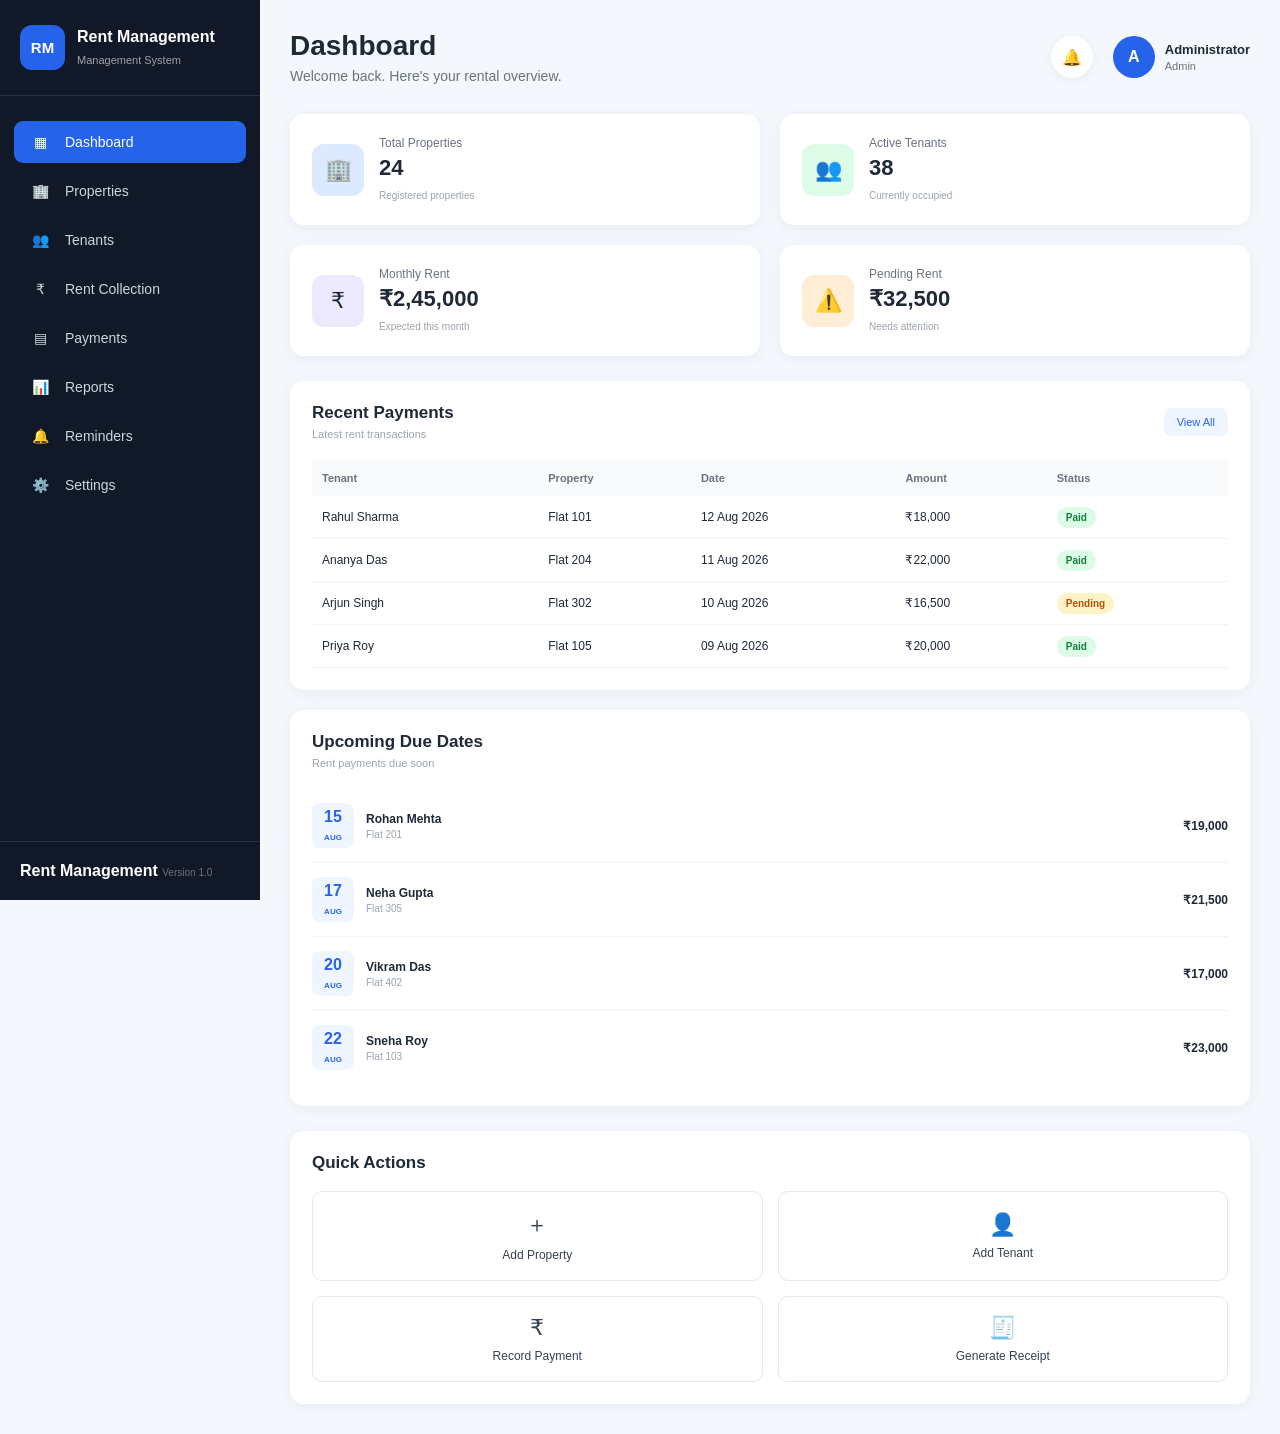
==== index.html @ fb3ee0ee "added sidebar navigation to mobile view and fixed the sidebar navigation for shared pages" ====
<!DOCTYPE html>
<html lang="en">
<head>
    <meta charset="UTF-8">
    <meta name="viewport" content="width=device-width, initial-scale=1.0">

    <title>Rent Management Dashboard</title>

    <!-- FAVICON -->
    <link rel="icon" href="favicon.png" type="image/png">
    <link rel="shortcut icon" href="favicon.png" type="image/png">

    <!-- MAIN CSS -->
    <link rel="stylesheet" href="css/style.css">

    <!-- RESPONSIVE CSS -->
    <link rel="stylesheet" href="css/responsive.css">

    <script src="js/sidebar.js" defer></script>
    <script src="js/mobile-menu.js" defer></script>

</head>

<body>

    <div class="app">

        <div id="sidebar-container"></div>


        <!-- Main Content -->
        <main class="main-content">

            <!-- Top Bar -->
            <header class="topbar">

                <div>
                    <h1>Dashboard</h1>
                    <p>Welcome back. Here's your rental overview.</p>
                </div>

                <div class="admin-area">
                    <div class="notification">🔔</div>

                    <div class="admin-profile">
                        <div class="avatar">A</div>
                        <div>
                            <strong>Administrator</strong>
                            <span>Admin</span>
                        </div>
                    </div>
                </div>

            </header>


            <!-- Summary Cards -->
            <section class="summary-grid">

                <div class="summary-card">
                    <div class="card-icon blue">🏢</div>
                    <div>
                        <span>Total Properties</span>
                        <strong>24</strong>
                        <small>Registered properties</small>
                    </div>
                </div>

                <div class="summary-card">
                    <div class="card-icon green">👥</div>
                    <div>
                        <span>Active Tenants</span>
                        <strong>38</strong>
                        <small>Currently occupied</small>
                    </div>
                </div>

                <div class="summary-card">
                    <div class="card-icon purple">₹</div>
                    <div>
                        <span>Monthly Rent</span>
                        <strong>₹2,45,000</strong>
                        <small>Expected this month</small>
                    </div>
                </div>

                <div class="summary-card">
                    <div class="card-icon orange">⚠️</div>
                    <div>
                        <span>Pending Rent</span>
                        <strong>₹32,500</strong>
                        <small>Needs attention</small>
                    </div>
                </div>

            </section>


            <!-- Dashboard Content -->
            <section class="dashboard-grid">

                <!-- Recent Payments -->
                <div class="panel">

                    <div class="panel-header">
                        <div>
                            <h2>Recent Payments</h2>
                            <p>Latest rent transactions</p>
                        </div>

                        <button class="view-button">View All</button>
                    </div>

                    <div class="table-container">

                        <table>

                            <thead>
                                <tr>
                                    <th>Tenant</th>
                                    <th>Property</th>
                                    <th>Date</th>
                                    <th>Amount</th>
                                    <th>Status</th>
                                </tr>
                            </thead>

                            <tbody>

                                <tr>
                                    <td>Rahul Sharma</td>
                                    <td>Flat 101</td>
                                    <td>12 Aug 2026</td>
                                    <td>₹18,000</td>
                                    <td><span class="status paid">Paid</span></td>
                                </tr>

                                <tr>
                                    <td>Ananya Das</td>
                                    <td>Flat 204</td>
                                    <td>11 Aug 2026</td>
                                    <td>₹22,000</td>
                                    <td><span class="status paid">Paid</span></td>
                                </tr>

                                <tr>
                                    <td>Arjun Singh</td>
                                    <td>Flat 302</td>
                                    <td>10 Aug 2026</td>
                                    <td>₹16,500</td>
                                    <td><span class="status pending">Pending</span></td>
                                </tr>

                                <tr>
                                    <td>Priya Roy</td>
                                    <td>Flat 105</td>
                                    <td>09 Aug 2026</td>
                                    <td>₹20,000</td>
                                    <td><span class="status paid">Paid</span></td>
                                </tr>

                            </tbody>

                        </table>

                    </div>

                </div>


                <!-- Upcoming Due Dates -->
                <div class="panel">

                    <div class="panel-header">
                        <div>
                            <h2>Upcoming Due Dates</h2>
                            <p>Rent payments due soon</p>
                        </div>
                    </div>

                    <div class="due-list">

                        <div class="due-item">
                            <div class="date-box">
                                <strong>15</strong>
                                <span>AUG</span>
                            </div>

                            <div class="due-info">
                                <strong>Rohan Mehta</strong>
                                <span>Flat 201</span>
                            </div>

                            <strong>₹19,000</strong>
                        </div>


                        <div class="due-item">
                            <div class="date-box">
                                <strong>17</strong>
                                <span>AUG</span>
                            </div>

                            <div class="due-info">
                                <strong>Neha Gupta</strong>
                                <span>Flat 305</span>
                            </div>

                            <strong>₹21,500</strong>
                        </div>


                        <div class="due-item">
                            <div class="date-box">
                                <strong>20</strong>
                                <span>AUG</span>
                            </div>

                            <div class="due-info">
                                <strong>Vikram Das</strong>
                                <span>Flat 402</span>
                            </div>

                            <strong>₹17,000</strong>
                        </div>


                        <div class="due-item">
                            <div class="date-box">
                                <strong>22</strong>
                                <span>AUG</span>
                            </div>

                            <div class="due-info">
                                <strong>Sneha Roy</strong>
                                <span>Flat 103</span>
                            </div>

                            <strong>₹23,000</strong>
                        </div>

                    </div>

                </div>

            </section>


            <!-- Quick Actions -->
            <section class="quick-actions">

                <h2>Quick Actions</h2>

                <div class="action-grid">

                    <button>
                        <span>＋</span>
                        Add Property
                    </button>

                    <button>
                        <span>👤</span>
                        Add Tenant
                    </button>

                    <button>
                        <span>₹</span>
                        Record Payment
                    </button>

                    <button>
                        <span>🧾</span>
                        Generate Receipt
                    </button>

                </div>

            </section>

        </main>

    </div>

</body>
</html>
---- css/style.css ----
/* ================================
   ADD PROPERTY MODAL - FIX
================================ */

.property-form-overlay {
    display: none;
    position: fixed !important;
    inset: 0 !important;
    width: 100vw !important;
    height: 100vh !important;
    background: rgba(15, 23, 42, 0.65) !important;
    z-index: 99999 !important;

    align-items: center !important;
    justify-content: center !important;

    padding: 20px !important;
    box-sizing: border-box !important;
}

.property-form {
    width: 100% !important;
    max-width: 520px !important;

    background: #ffffff !important;
    border-radius: 16px !important;
    padding: 28px !important;

    box-sizing: border-box !important;

    box-shadow: 0 25px 60px rgba(0, 0, 0, 0.25) !important;

    position: relative !important;
    z-index: 100000 !important;
}

.property-form .form-header {
    display: flex !important;
    align-items: center !important;
    justify-content: space-between !important;

    margin-bottom: 24px !important;
}

.property-form .form-header h2 {
    margin: 0 !important;
    font-size: 22px !important;
    color: #172033 !important;
}

.property-form .form-header button {
    width: 34px !important;
    height: 34px !important;

    border: none !important;
    border-radius: 50% !important;

    background: #f1f5f9 !important;
    color: #475569 !important;

    font-size: 22px !important;
    cursor: pointer !important;
}

.property-form label {
    display: block !important;
    margin: 14px 0 6px !important;

    font-size: 14px !important;
    font-weight: 600 !important;
    color: #334155 !important;
}

.property-form input {
    width: 100% !important;
    height: 44px !important;

    padding: 0 12px !important;

    box-sizing: border-box !important;

    border: 1px solid #cbd5e1 !important;
    border-radius: 8px !important;

    background: #ffffff !important;
    color: #1e293b !important;

    font-size: 14px !important;
    outline: none !important;
}

.property-form input:focus {
    border-color: #2563eb !important;
    box-shadow: 0 0 0 3px rgba(37, 99, 235, 0.12) !important;
}

.property-form .form-buttons {
    display: flex !important;
    justify-content: flex-end !important;
    gap: 10px !important;

    margin-top: 24px !important;
}

.property-form .form-buttons button {
    min-width: 110px !important;
    height: 42px !important;

    border: none !important;
    border-radius: 8px !important;

    font-size: 14px !important;
    font-weight: 600 !important;

    cursor: pointer !important;
}

.property-form .cancel-btn {
    background: #e2e8f0 !important;
    color: #334155 !important;
}

.property-form .save-btn {
    background: #2563eb !important;
    color: #ffffff !important;
}

.property-form .save-btn:hover {
    background: #1d4ed8 !important;
}

.property-form .cancel-btn:hover {
    background: #cbd5e1 !important;
}
* {
    box-sizing: border-box;
    margin: 0;
    padding: 0;
}

body {
    font-family: Arial, Helvetica, sans-serif;
    background: #f4f7fb;
    color: #1f2937;
}

.app {
    display: flex;
    min-height: 100vh;
}

/* =========================
   SIDEBAR
========================= */

.sidebar {
    width: 260px;
    min-height: 100vh;
    background: #111827;
    color: white;
    display: flex;
    flex-direction: column;
    position: fixed;
    left: 0;
    top: 0;
    bottom: 0;
}

.logo {
    display: flex;
    align-items: center;
    gap: 12px;
    padding: 25px 20px;
    border-bottom: 1px solid #273244;
}

.logo-icon {
    width: 45px;
    height: 45px;
    border-radius: 12px;
    background: #2563eb;
    display: flex;
    align-items: center;
    justify-content: center;
    font-weight: bold;
    font-size: 15px;
}

.logo h2 {
    font-size: 16px;
    margin-bottom: 4px;
}

.logo span {
    font-size: 11px;
    color: #9ca3af;
}

.navigation {
    padding: 25px 14px;
    display: flex;
    flex-direction: column;
    gap: 7px;
}

.nav-item {
    display: flex;
    align-items: center;
    gap: 14px;
    padding: 13px 15px;
    color: #cbd5e1;
    text-decoration: none;
    border-radius: 9px;
    font-size: 14px;
    transition: 0.2s;
}

.nav-item:hover {
    background: #1f2937;
    color: white;
}

.nav-item.active {
    background: #2563eb;
    color: white;
}

.nav-item span {
    width: 22px;
    text-align: center;
}

.sidebar-footer {
    margin-top: auto;
    padding: 20px;
    border-top: 1px solid #273244;
}

.sidebar-footer p {
    font-size: 12px;
    color: #d1d5db;
}

.sidebar-footer span {
    font-size: 10px;
    color: #6b7280;
}


/* =========================
   MAIN CONTENT
========================= */

.main-content {
    margin-left: 260px;
    width: calc(100% - 260px);
    min-width: 0;
    padding: 30px;
    overflow-x: hidden;
}

/* TOP BAR */

.topbar {
    width: 100%;
    display: flex;
    justify-content: space-between;
    align-items: center;
    margin-bottom: 30px;
}

.topbar h1 {
    font-size: 28px;
    margin-bottom: 6px;
}

.topbar p {
    color: #6b7280;
    font-size: 14px;
}

.admin-area {
    display: flex;
    align-items: center;
    gap: 20px;
}

.notification {
    width: 42px;
    height: 42px;
    border-radius: 50%;
    background: white;
    display: flex;
    align-items: center;
    justify-content: center;
    box-shadow: 0 2px 10px rgba(0,0,0,0.06);
}

.admin-profile {
    display: flex;
    align-items: center;
    gap: 10px;
}

.avatar {
    width: 42px;
    height: 42px;
    border-radius: 50%;
    background: #2563eb;
    color: white;
    display: flex;
    align-items: center;
    justify-content: center;
    font-weight: bold;
}

.admin-profile strong {
    display: block;
    font-size: 13px;
}

.admin-profile span {
    display: block;
    color: #6b7280;
    font-size: 11px;
    margin-top: 3px;
}

/* SUMMARY CARDS */

.summary-grid {
    width: 100%;
    display: grid;
    grid-template-columns: repeat(4, minmax(0, 1fr));
    gap: 20px;
    margin-bottom: 25px;
}

.summary-card {
    min-width: 0;
    background: white;
    border-radius: 14px;
    padding: 22px;
    display: flex;
    align-items: center;
    gap: 15px;
    box-shadow: 0 3px 15px rgba(0,0,0,0.05);
}

.card-icon {
    width: 52px;
    min-width: 52px;
    height: 52px;
    border-radius: 12px;
    display: flex;
    align-items: center;
    justify-content: center;
    font-size: 22px;
}

.card-icon.blue {
    background: #dbeafe;
}

.card-icon.green {
    background: #dcfce7;
}

.card-icon.purple {
    background: #ede9fe;
}

.card-icon.orange {
    background: #ffedd5;
}

.summary-card span {
    display: block;
    color: #6b7280;
    font-size: 12px;
    margin-bottom: 5px;
}

.summary-card strong {
    display: block;
    font-size: 22px;
    margin-bottom: 4px;
}

.summary-card small {
    color: #9ca3af;
    font-size: 10px;
}

/* DASHBOARD GRID */

.dashboard-grid {
    width: 100%;
    display: grid;
    grid-template-columns: minmax(0, 2fr) minmax(300px, 1fr);
    gap: 20px;
    margin-bottom: 25px;
}

.panel {
    min-width: 0;
    background: white;
    border-radius: 14px;
    padding: 22px;
    box-shadow: 0 3px 15px rgba(0,0,0,0.05);
}

.panel-header {
    display: flex;
    justify-content: space-between;
    align-items: center;
    margin-bottom: 20px;
}

.panel-header h2 {
    font-size: 17px;
    margin-bottom: 5px;
}

.panel-header p {
    color: #9ca3af;
    font-size: 11px;
}

.view-button {
    border: none;
    background: #eff6ff;
    color: #2563eb;
    padding: 8px 13px;
    border-radius: 7px;
    cursor: pointer;
    font-size: 11px;
}

/* TABLE */

.table-container {
    width: 100%;
    overflow-x: auto;
}

table {
    width: 100%;
    border-collapse: collapse;
}

th {
    text-align: left;
    padding: 12px 10px;
    font-size: 11px;
    color: #6b7280;
    background: #f8fafc;
}

td {
    padding: 14px 10px;
    border-bottom: 1px solid #f1f5f9;
    font-size: 12px;
}

.status {
    padding: 5px 9px;
    border-radius: 20px;
    font-size: 10px;
    font-weight: bold;
}

.status.paid {
    background: #dcfce7;
    color: #15803d;
}

.status.pending {
    background: #fef3c7;
    color: #b45309;
}

/* DUE DATES */

.due-list {
    display: flex;
    flex-direction: column;
}

.due-item {
    display: flex;
    align-items: center;
    gap: 12px;
    padding: 14px 0;
    border-bottom: 1px solid #f1f5f9;
}

.due-item:last-child {
    border-bottom: none;
}

.date-box {
    width: 42px;
    min-width: 42px;
    height: 45px;
    border-radius: 8px;
    background: #eff6ff;
    color: #2563eb;
    text-align: center;
    padding-top: 5px;
}

.date-box strong {
    display: block;
    font-size: 16px;
}

.date-box span {
    font-size: 8px;
    font-weight: bold;
}

.due-info {
    flex: 1;
    min-width: 0;
}

.due-info strong {
    display: block;
    font-size: 12px;
}

.due-info span {
    display: block;
    color: #9ca3af;
    font-size: 10px;
    margin-top: 3px;
}

.due-item > strong {
    font-size: 12px;
}

/* QUICK ACTIONS */

.quick-actions {
    width: 100%;
    background: white;
    padding: 22px;
    border-radius: 14px;
    box-shadow: 0 3px 15px rgba(0,0,0,0.05);
}

.quick-actions h2 {
    font-size: 17px;
    margin-bottom: 18px;
}

.action-grid {
    display: grid;
    grid-template-columns: repeat(4, minmax(0, 1fr));
    gap: 15px;
}

.action-grid button {
    border: 1px solid #e5e7eb;
    background: white;
    border-radius: 10px;
    padding: 18px;
    cursor: pointer;
    font-size: 12px;
    color: #374151;
    transition: 0.2s;
}

.action-grid button:hover {
    border-color: #2563eb;
    color: #2563eb;
    background: #eff6ff;
}

.action-grid button span {
    display: block;
    font-size: 22px;
    margin-bottom: 8px;
}

/* RESPONSIVE */

@media (max-width: 1100px) {
    .summary-grid {
        grid-template-columns: repeat(2, minmax(0, 1fr));
    }

    .dashboard-grid {
        grid-template-columns: 1fr;
    }

    .action-grid {
        grid-template-columns: repeat(2, minmax(0, 1fr));
    }
}

@media (max-width: 700px) {
    .sidebar {
        width: 75px;
    }

    .logo {
        justify-content: center;
        padding: 18px 8px;
    }

    .logo > div:last-child {
        display: none;
    }

    .nav-item {
        justify-content: center;
        padding: 13px 5px;
        font-size: 0;
    }

    .nav-item span {
        font-size: 18px;
    }

    .sidebar-footer {
        display: none;
    }

    .main-content {
        margin-left: 75px;
        width: calc(100% - 75px);
        padding: 18px;
    }

    .summary-grid {
        grid-template-columns: 1fr;
    }

    .action-grid {
        grid-template-columns: 1fr;
    }
}

@media (max-width: 450px) {
    .main-content {
        padding: 12px;
    }

    .topbar {
        flex-direction: column;
        align-items: flex-start;
    }

    .admin-area {
        width: 100%;
        justify-content: flex-end;
    }

    .admin-profile > div:last-child {
        display: none;
    }

    .summary-card {
        padding: 17px;
    }

    .panel {
        padding: 15px;
    }
}
/* ===== FINAL SCREEN WIDTH FIX ===== */

@media (max-width: 1400px) {

    .summary-grid {
        grid-template-columns: repeat(2, minmax(0, 1fr));
    }

    .dashboard-grid {
        grid-template-columns: minmax(0, 1fr);
    }

    .action-grid {
        grid-template-columns: repeat(2, minmax(0, 1fr));
    }
}

@media (max-width: 900px) {

    .sidebar {
        width: 210px;
    }

    .main-content {
        margin-left: 210px;
        width: calc(100% - 210px);
        padding: 20px;
    }

    .summary-grid {
        grid-template-columns: 1fr;
    }

    .dashboard-grid {
        grid-template-columns: 1fr;
    }

    .action-grid {
        grid-template-columns: 1fr;
    }
}

@media (max-width: 650px) {

    .sidebar {
        width: 70px;
    }

    .logo {
        justify-content: center;
        padding: 15px 5px;
    }

    .logo > div:last-child {
        display: none;
    }

    .nav-item {
        justify-content: center;
        font-size: 0;
        padding: 13px 5px;
    }

    .nav-item span {
        font-size: 18px;
    }

    .sidebar-footer {
        display: none;
    }

    .main-content {
        margin-left: 70px;
        width: calc(100% - 70px);
        padding: 15px;
    }

    .topbar {
        flex-direction: column;
        align-items: flex-start;
    }

    .admin-area {
        width: 100%;
        justify-content: flex-end;
    }

    .summary-grid {
        grid-template-columns: 1fr;
    }

    .dashboard-grid {
        grid-template-columns: 1fr;
    }

    .action-grid {
        grid-template-columns: 1fr;
    }
}
---- css/responsive.css ----
html{overflow-x:hidden}body{overflow-x:hidden}*,*::before,*::after{box-sizing:border-box}img,video{max-width:100%;height:auto}
.table-container,.table-responsive{width:100%;overflow-x:auto;-webkit-overflow-scrolling:touch}
.main-content{min-width:0}.topbar,.panel-header{flex-wrap:wrap}button,input,select,textarea{max-width:100%}

@media(max-width:1024px){
.sidebar{width:220px}.main-content{margin-left:220px;width:calc(100% - 220px);padding:24px;min-width:0}
.summary-grid{grid-template-columns:repeat(2,minmax(0,1fr))}.summary-card{min-width:0}.panel{min-width:0}
.table-container{overflow-x:auto}table{min-width:680px}
.property-form,.rent-form{max-width:min(620px,calc(100vw - 40px))}
}

@media(max-width:768px){
.app{display:block!important;width:100%;min-height:100vh}
.sidebar{position:fixed!important;top:0;left:0;bottom:0;width:min(285px,82vw)!important;height:100vh!important;z-index:100001;transform:translateX(-105%);transition:transform .25s ease;overflow-y:auto;overflow-x:hidden;box-shadow:12px 0 35px rgba(15,23,42,.18)}
body.mobile-menu-open .sidebar{transform:translateX(0)}
.main-content{width:100%!important;margin-left:0!important;padding:18px!important;min-width:0}
.mobile-menu-button{display:inline-flex!important;align-items:center;justify-content:center;width:44px;height:44px;flex:0 0 44px;border:0;border-radius:10px;background:#0f172a;color:#fff;font-size:22px;line-height:1;cursor:pointer;box-shadow:0 4px 14px rgba(15,23,42,.16)}
.mobile-menu-overlay{display:block!important;position:fixed;inset:0;z-index:100000;background:rgba(15,23,42,.48);opacity:0;visibility:hidden;pointer-events:none;transition:opacity .25s ease,visibility .25s ease}
body.mobile-menu-open .mobile-menu-overlay{opacity:1;visibility:visible;pointer-events:auto}
.topbar{display:flex!important;align-items:center;gap:12px;width:100%}.topbar>div:first-child{flex:1 1 auto;min-width:0}
.topbar h1{font-size:clamp(21px,5vw,28px);line-height:1.2;margin-bottom:4px}.topbar p{font-size:13px}
.add-property-btn,.topbar .add-property-btn{min-height:44px}
.summary-grid{grid-template-columns:repeat(2,minmax(0,1fr))!important;gap:14px}.summary-card{min-width:0;overflow:hidden}
.report-grid,.settings-grid{grid-template-columns:1fr!important}.settings-card.full{grid-column:auto!important}.settings-form-grid{grid-template-columns:1fr!important}
.property-form-overlay,.rent-form-overlay,.details-overlay{padding:14px!important;align-items:center}
.property-form,.rent-form,.details-card{width:100%!important;max-width:560px!important;max-height:calc(100vh - 28px);overflow-y:auto;margin:0 auto}
.form-buttons,.settings-actions{flex-wrap:wrap}table{min-width:720px}.panel{overflow:hidden}
}

@media(max-width:600px){
.main-content{padding:14px!important}.logo{padding:14px 16px}.navigation{padding:8px 10px}.nav-item{min-height:44px}
.summary-grid{grid-template-columns:1fr!important}.summary-card{width:100%}.panel{border-radius:12px}.panel-header{padding:14px}
.property-form,.rent-form,.details-card{border-radius:14px!important;padding:18px!important}
.form-buttons,.settings-actions{flex-direction:column;width:100%}.form-buttons button,.settings-actions button{width:100%}
.report-toolbar,.filter-bar{flex-direction:column;align-items:stretch}.report-toolbar>*,.filter-bar>*{width:100%!important;min-height:42px}
.details-grid{grid-template-columns:1fr!important}.storage-stats{grid-template-columns:1fr!important}
}

@media(max-width:400px){
.main-content{padding:10px!important}.topbar h1{font-size:21px}.topbar p{font-size:12px}
.mobile-menu-button{width:42px;height:42px;flex-basis:42px}.summary-card{padding:13px!important}.summary-card strong{font-size:19px}
}
@media(max-width:360px){.main-content{padding:8px!important}.topbar{gap:8px}.mobile-menu-button{width:40px;height:40px;flex-basis:40px}table{min-width:680px}}
@media(min-width:769px){.mobile-menu-button,.mobile-menu-overlay{display:none!important}}
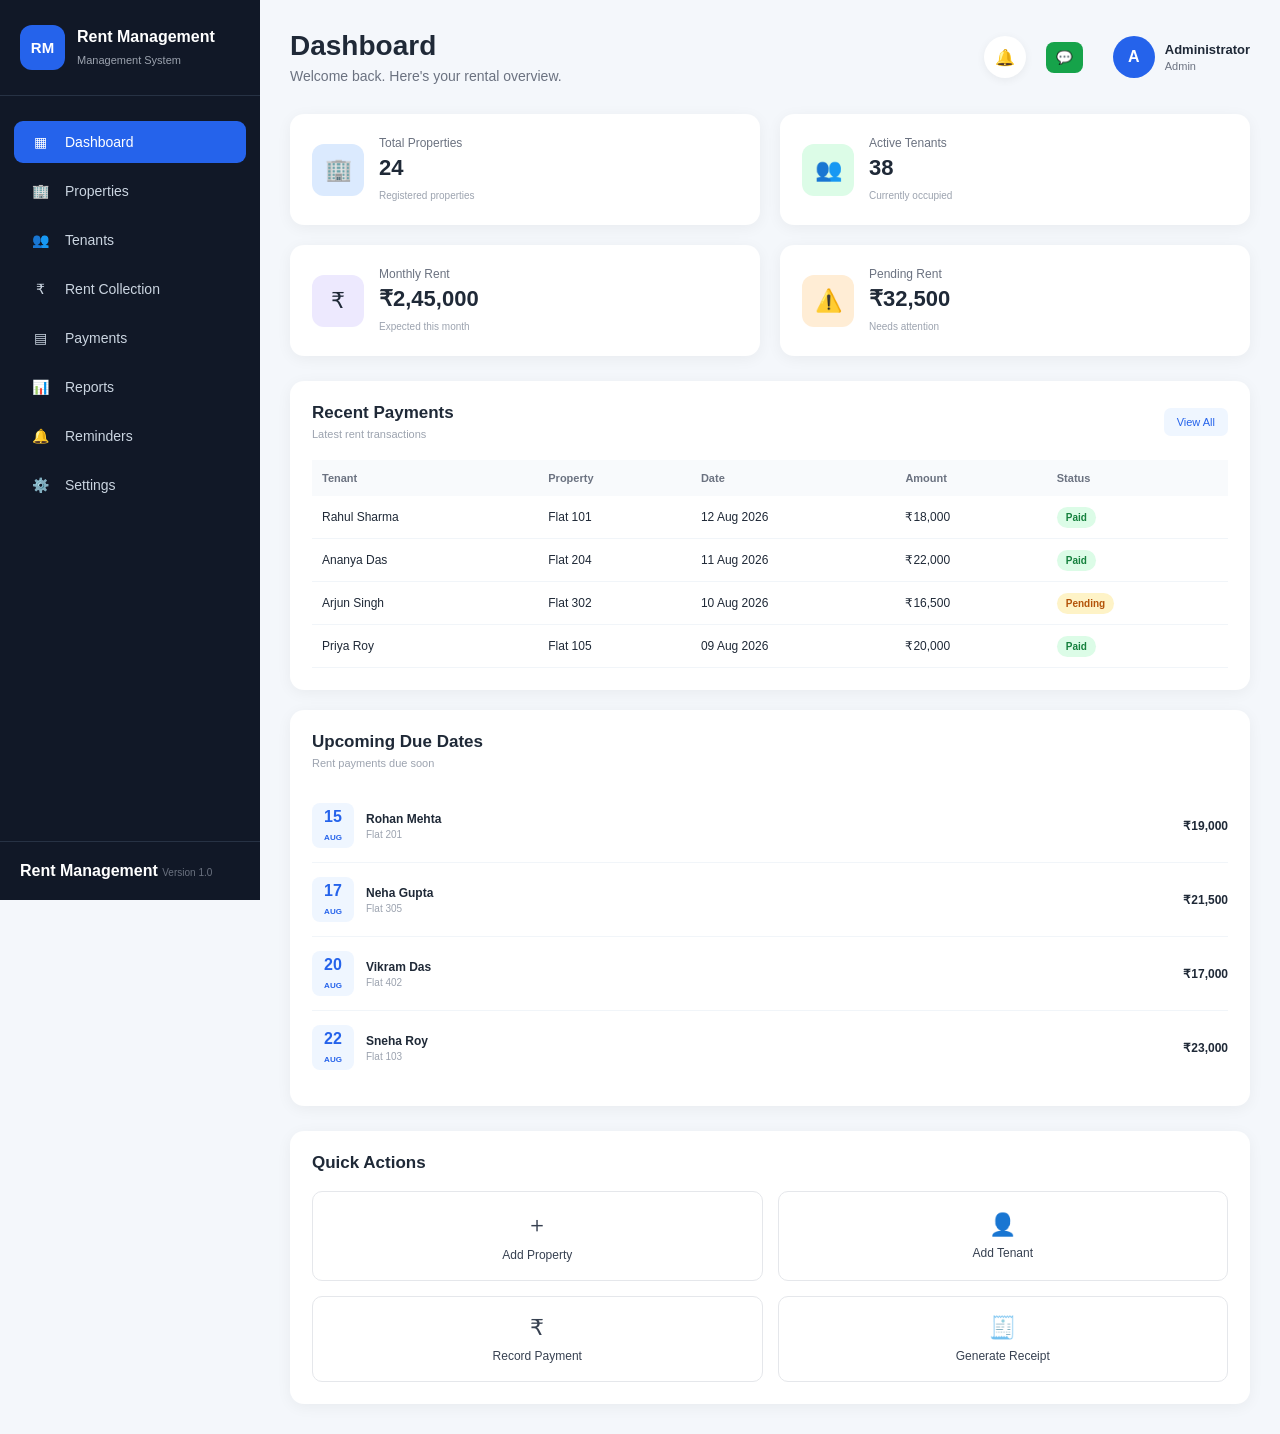
==== commit ea7c50e2: "Dashboard: wire up quick actions and add WhatsApp button; add js/dashboard.js" ====
--- a/index.html
+++ b/index.html
@@ -18,6 +18,7 @@
 
     <script src="js/sidebar.js" defer></script>
     <script src="js/mobile-menu.js" defer></script>
+    <script src="js/dashboard.js" defer></script>
 
 </head>
 
@@ -41,6 +42,8 @@
 
                 <div class="admin-area">
                     <div class="notification">🔔</div>
+
+                    <button id="whatsappButton" title="Open WhatsApp" style="background:#16a34a;border:0;color:#fff;padding:8px 10px;border-radius:8px;margin-right:10px;cursor:pointer">💬</button>
 
                     <div class="admin-profile">
                         <div class="avatar">A</div>
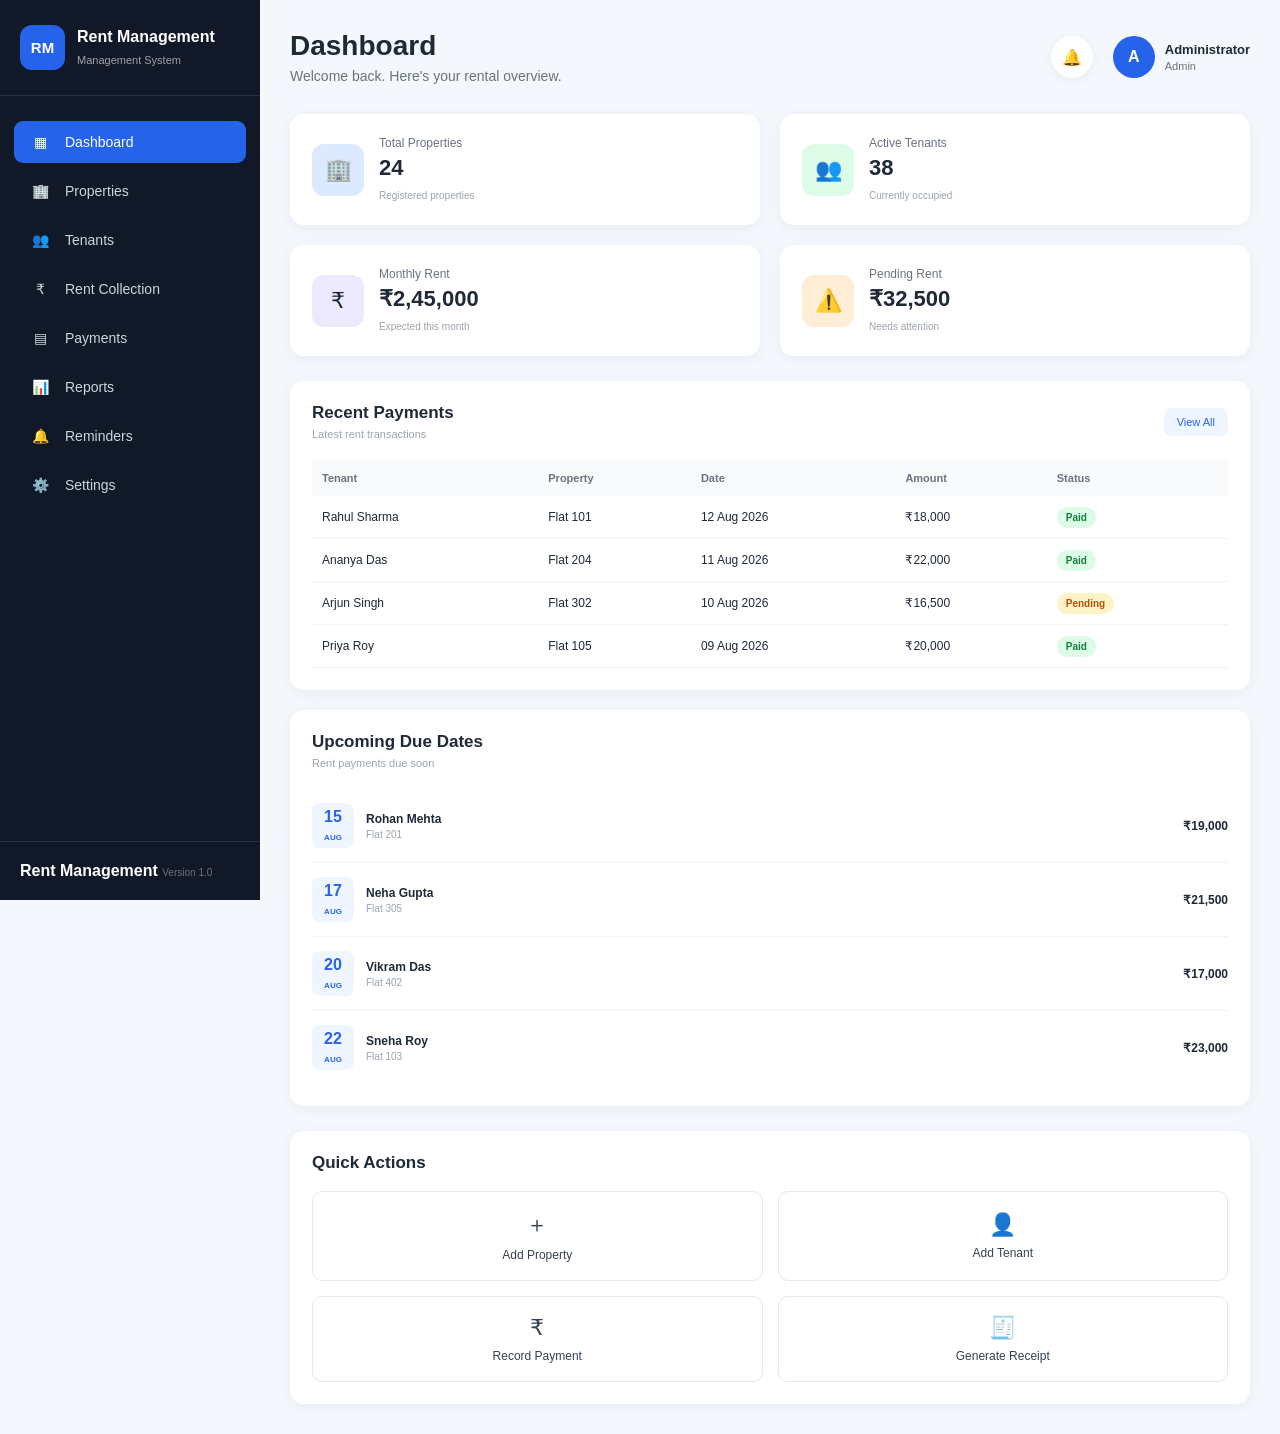
==== commit f67cdc57: "Dashboard: remove WhatsApp from topbar; Reminders: add Set WhatsApp Number button and js/reminders.j" ====
--- a/index.html
+++ b/index.html
@@ -43,8 +43,6 @@
                 <div class="admin-area">
                     <div class="notification">🔔</div>
 
-                    <button id="whatsappButton" title="Open WhatsApp" style="background:#16a34a;border:0;color:#fff;padding:8px 10px;border-radius:8px;margin-right:10px;cursor:pointer">💬</button>
-
                     <div class="admin-profile">
                         <div class="avatar">A</div>
                         <div>
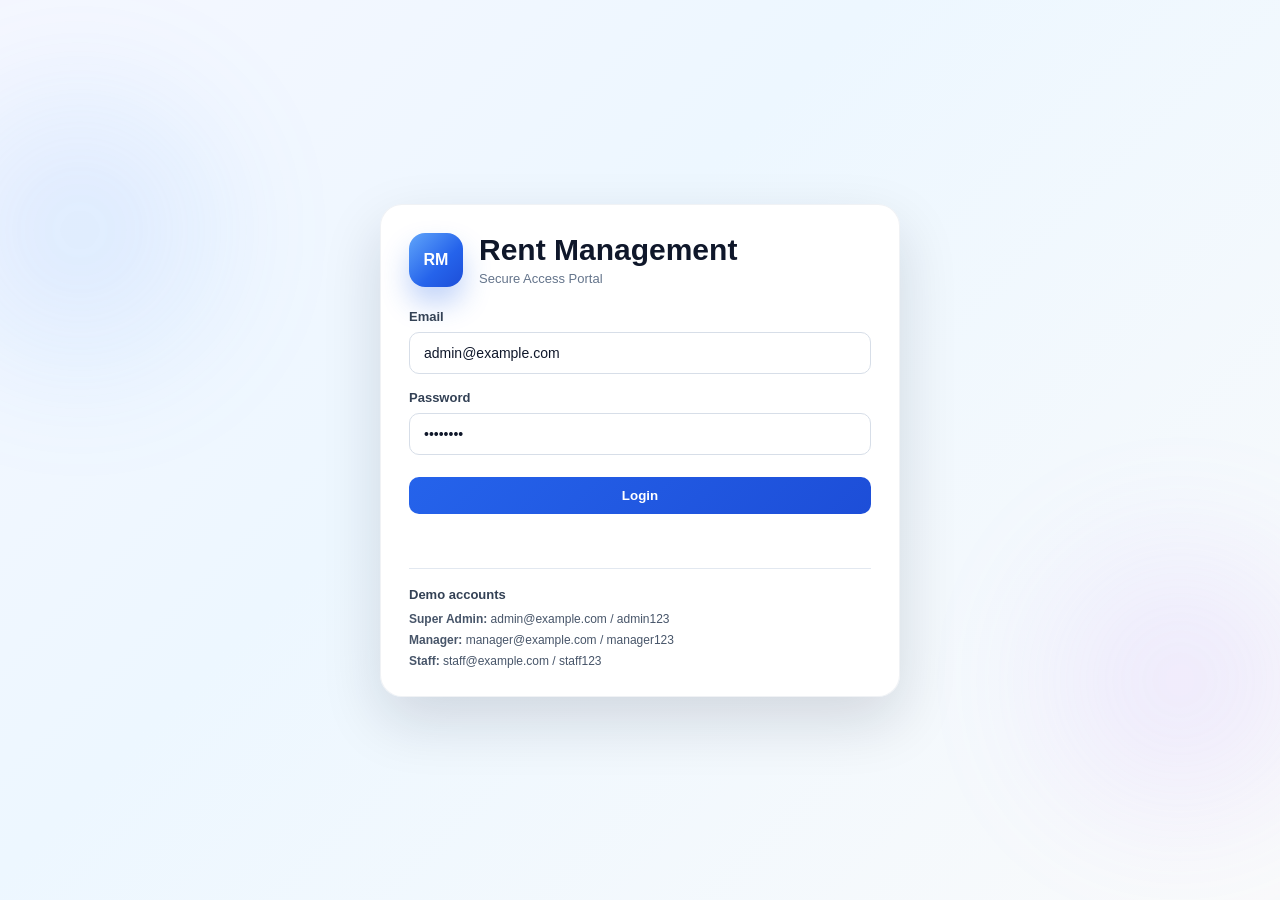
==== commit ccf09d7b: "vfvf" ====
--- a/index.html
+++ b/index.html
@@ -18,6 +18,7 @@
 
     <script src="js/sidebar.js" defer></script>
     <script src="js/mobile-menu.js" defer></script>
+    <script src="js/auth.js" defer></script>
     <script src="js/dashboard.js" defer></script>
 
 </head>
@@ -41,7 +42,25 @@
                 </div>
 
                 <div class="admin-area">
-                    <div class="notification">🔔</div>
+                    <div class="notification-wrapper">
+                        <button id="notificationBellBtn" class="notification" type="button" aria-label="Notifications" title="Notifications">
+                            <span aria-hidden="true">🔔</span>
+                            <span id="notificationBadge" class="notification-badge hidden">0</span>
+                        </button>
+
+                        <div id="notificationPanel" class="notification-panel hidden" role="dialog" aria-live="polite" aria-label="Notifications panel">
+                            <div class="notification-header">
+                                <div>
+                                    <h3>Notifications</h3>
+                                    <small id="notificationMeta">0 total</small>
+                                </div>
+                                <button type="button" id="markAllReadBtn" class="mark-all-read-btn">Mark all as read</button>
+                            </div>
+
+                            <div id="notificationSummary" class="notification-summary"></div>
+                            <div id="notificationList" class="notification-list"></div>
+                        </div>
+                    </div>
 
                     <div class="admin-profile">
                         <div class="avatar">A</div>
@@ -50,6 +69,7 @@
                             <span>Admin</span>
                         </div>
                     </div>
+                    <button type="button" class="btn secondary-btn" data-action="logout">Logout</button>
                 </div>
 
             </header>
@@ -254,24 +274,24 @@
 
                 <div class="action-grid">
 
-                    <button>
+                    <button type="button" class="quick-action-btn" data-action="properties">
                         <span>＋</span>
                         Add Property
                     </button>
 
-                    <button>
+                    <button type="button" class="quick-action-btn" data-action="tenants">
                         <span>👤</span>
                         Add Tenant
                     </button>
 
-                    <button>
+                    <button type="button" class="quick-action-btn" data-action="payments">
                         <span>₹</span>
                         Record Payment
                     </button>
 
-                    <button>
+                    <button type="button" class="quick-action-btn" data-action="reports">
                         <span>🧾</span>
-                        Generate Receipt
+                        Generate Report
                     </button>
 
                 </div>
--- a/css/style.css
+++ b/css/style.css
@@ -132,21 +132,79 @@
 .property-form .cancel-btn:hover {
     background: #cbd5e1 !important;
 }
+:root {
+    --primary: #2563eb;
+    --primary-dark: #1d4ed8;
+    --primary-soft: #dbeafe;
+    --success: #16a34a;
+    --warning: #f59e0b;
+    --danger: #ef4444;
+    --ink: #0f172a;
+    --muted: #64748b;
+    --panel: rgba(255, 255, 255, 0.9);
+    --surface: #f8fafc;
+    --shadow-soft: 0 15px 40px rgba(37, 99, 235, 0.12);
+}
+
 * {
     box-sizing: border-box;
     margin: 0;
     padding: 0;
 }
 
+html {
+    scroll-behavior: smooth;
+}
+
 body {
     font-family: Arial, Helvetica, sans-serif;
-    background: #f4f7fb;
-    color: #1f2937;
+    background:
+        radial-gradient(circle at top left, rgba(59, 130, 246, 0.18), transparent 25%),
+        radial-gradient(circle at bottom right, rgba(168, 85, 247, 0.18), transparent 25%),
+        linear-gradient(135deg, #f5f7ff 0%, #edf7ff 40%, #f9fafb 100%);
+    color: var(--ink);
+    position: relative;
+    min-height: 100vh;
+}
+
+body::before,
+body::after {
+    content: "";
+    position: fixed;
+    inset: auto;
+    width: 260px;
+    height: 260px;
+    border-radius: 50%;
+    filter: blur(70px);
+    opacity: 0.35;
+    z-index: 0;
+    pointer-events: none;
+    animation: floatGlow 10s ease-in-out infinite alternate;
+}
+
+body::before {
+    left: -50px;
+    top: 100px;
+    background: rgba(96, 165, 250, 0.4);
+}
+
+body::after {
+    right: -30px;
+    bottom: 90px;
+    background: rgba(192, 132, 252, 0.35);
+    animation-delay: 2s;
+}
+
+@keyframes floatGlow {
+    0% { transform: translateY(0) scale(1); }
+    100% { transform: translateY(-18px) scale(1.08); }
 }
 
 .app {
     display: flex;
     min-height: 100vh;
+    position: relative;
+    z-index: 1;
 }
 
 /* =========================
@@ -156,7 +214,7 @@
 .sidebar {
     width: 260px;
     min-height: 100vh;
-    background: #111827;
+    background: linear-gradient(180deg, #0f172a 0%, #111827 45%, #0b1220 100%);
     color: white;
     display: flex;
     flex-direction: column;
@@ -164,6 +222,8 @@
     left: 0;
     top: 0;
     bottom: 0;
+    box-shadow: 18px 0 40px rgba(15, 23, 42, 0.18);
+    border-right: 1px solid rgba(148, 163, 184, 0.15);
 }
 
 .logo {
@@ -171,19 +231,21 @@
     align-items: center;
     gap: 12px;
     padding: 25px 20px;
-    border-bottom: 1px solid #273244;
+    border-bottom: 1px solid rgba(148, 163, 184, 0.2);
+    background: rgba(255, 255, 255, 0.02);
 }
 
 .logo-icon {
     width: 45px;
     height: 45px;
-    border-radius: 12px;
-    background: #2563eb;
+    border-radius: 14px;
+    background: linear-gradient(135deg, #60a5fa, #2563eb 60%, #1d4ed8);
     display: flex;
     align-items: center;
     justify-content: center;
     font-weight: bold;
     font-size: 15px;
+    box-shadow: 0 14px 28px rgba(37, 99, 235, 0.35);
 }
 
 .logo h2 {
@@ -193,7 +255,7 @@
 
 .logo span {
     font-size: 11px;
-    color: #9ca3af;
+    color: #a5b4cf;
 }
 
 .navigation {
@@ -208,21 +270,27 @@
     align-items: center;
     gap: 14px;
     padding: 13px 15px;
-    color: #cbd5e1;
+    color: #dbeafe;
     text-decoration: none;
-    border-radius: 9px;
+    border-radius: 12px;
     font-size: 14px;
-    transition: 0.2s;
+    transition: transform 0.2s ease, background 0.2s ease, box-shadow 0.2s ease, color 0.2s ease;
+    border: 1px solid transparent;
 }
 
 .nav-item:hover {
-    background: #1f2937;
+    background: linear-gradient(90deg, rgba(37, 99, 235, 0.14), rgba(59, 130, 246, 0.04));
     color: white;
+    transform: translateX(3px);
+    border-color: rgba(96, 165, 250, 0.18);
+    box-shadow: 0 12px 22px rgba(15, 23, 42, 0.18);
 }
 
 .nav-item.active {
-    background: #2563eb;
+    background: linear-gradient(135deg, #3b82f6 0%, #2563eb 55%, #1d4ed8 100%);
     color: white;
+    box-shadow: 0 14px 28px rgba(37, 99, 235, 0.35);
+    border-color: rgba(159, 196, 255, 0.45);
 }
 
 .nav-item span {
@@ -233,7 +301,14 @@
 .sidebar-footer {
     margin-top: auto;
     padding: 20px;
-    border-top: 1px solid #273244;
+    border-top: 1px solid rgba(148, 163, 184, 0.2);
+    background: rgba(15, 23, 42, 0.35);
+}
+
+.sidebar-footer strong {
+    display: block;
+    font-size: 13px;
+    color: #e2e8f0;
 }
 
 .sidebar-footer p {
@@ -243,7 +318,7 @@
 
 .sidebar-footer span {
     font-size: 10px;
-    color: #6b7280;
+    color: #94a3b8;
 }
 
 
@@ -267,15 +342,22 @@
     justify-content: space-between;
     align-items: center;
     margin-bottom: 30px;
+    background: rgba(255, 255, 255, 0.5);
+    border: 1px solid rgba(148, 163, 184, 0.12);
+    border-radius: 18px;
+    padding: 18px 22px;
+    backdrop-filter: blur(8px);
+    box-shadow: 0 12px 30px rgba(15, 23, 42, 0.04);
 }
 
 .topbar h1 {
     font-size: 28px;
     margin-bottom: 6px;
+    color: var(--ink);
 }
 
 .topbar p {
-    color: #6b7280;
+    color: var(--muted);
     font-size: 14px;
 }
 
@@ -285,15 +367,614 @@
     gap: 20px;
 }
 
+.notification-wrapper {
+    position: relative;
+}
+
 .notification {
+    position: relative;
     width: 42px;
     height: 42px;
+    border: none;
     border-radius: 50%;
+    background: linear-gradient(135deg, #ffffff, #eef6ff);
+    display: flex;
+    align-items: center;
+    justify-content: center;
+    box-shadow: 0 10px 24px rgba(59, 130, 246, 0.12);
+    transition: transform 0.2s ease, box-shadow 0.2s ease, border-color 0.2s ease;
+    cursor: pointer;
+    color: #1d4ed8;
+    font-size: 20px;
+    outline: none;
+}
+
+.notification:hover,
+.notification:focus-visible {
+    transform: translateY(-2px) rotate(8deg);
+    box-shadow: 0 14px 22px rgba(59, 130, 246, 0.18);
+}
+
+.notification.has-unread {
+    background: linear-gradient(135deg, #fff7ed, #fef3c7);
+    box-shadow: 0 0 0 3px rgba(245, 158, 11, 0.12), 0 12px 26px rgba(245, 158, 11, 0.12);
+    animation: bellPulse 1.8s ease-in-out infinite;
+}
+
+.notification-badge {
+    position: absolute;
+    top: -4px;
+    right: -4px;
+    min-width: 18px;
+    height: 18px;
+    padding: 0 5px;
+    border-radius: 999px;
+    background: linear-gradient(135deg, #ef4444, #dc2626);
+    color: #fff;
+    font-size: 10px;
+    font-weight: 700;
+    display: flex;
+    align-items: center;
+    justify-content: center;
+    box-shadow: 0 10px 20px rgba(239, 68, 68, 0.3);
+}
+
+.hidden {
+    display: none !important;
+}
+
+@keyframes bellPulse {
+    0%, 100% { transform: rotate(0deg) scale(1); }
+    12% { transform: rotate(8deg) scale(1.03); }
+    25% { transform: rotate(-8deg) scale(1.04); }
+    50% { transform: rotate(5deg) scale(1.02); }
+    75% { transform: rotate(-5deg) scale(1.03); }
+}
+
+.notification-panel {
+    position: absolute;
+    right: 0;
+    top: calc(100% + 12px);
+    width: min(420px, calc(100vw - 40px));
+    background: rgba(255, 255, 255, 0.98);
+    border: 1px solid rgba(148, 163, 184, 0.16);
+    border-radius: 18px;
+    box-shadow: 0 24px 60px rgba(15, 23, 42, 0.18);
+    overflow: hidden;
+    z-index: 2000;
+}
+
+.notification-header {
+    display: flex;
+    justify-content: space-between;
+    align-items: center;
+    gap: 12px;
+    padding: 16px 16px 12px;
+    border-bottom: 1px solid #edf2f7;
+    background: linear-gradient(180deg, rgba(239,246,255,0.6), rgba(255,255,255,0.9));
+}
+
+.notification-header h3 {
+    margin: 0 0 4px;
+    font-size: 18px;
+    color: var(--ink);
+}
+
+.notification-header small {
+    color: var(--muted);
+    font-size: 11px;
+}
+
+.mark-all-read-btn {
+    border: 1px solid rgba(37, 99, 235, 0.15);
+    background: #eff6ff;
+    color: #1d4ed8;
+    padding: 7px 10px;
+    border-radius: 8px;
+    cursor: pointer;
+    font-size: 11px;
+    font-weight: 700;
+}
+
+.notification-summary {
+    display: flex;
+    gap: 8px;
+    flex-wrap: wrap;
+    padding: 12px 16px 0;
+}
+
+.summary-pill {
+    display: inline-flex;
+    align-items: center;
+    gap: 6px;
+    border-radius: 999px;
+    padding: 5px 9px;
+    font-size: 10px;
+    font-weight: 700;
+    border: 1px solid transparent;
+    background: #f8fafc;
+    color: var(--ink);
+}
+
+.summary-pill.emergency { background: #fee2e2; color: #b91c1c; border-color: rgba(239, 68, 68, 0.18); }
+.summary-pill.overdue { background: #ffedd5; color: #c2410c; border-color: rgba(251, 146, 60, 0.18); }
+.summary-pill.due { background: #fef3c7; color: #a16207; border-color: rgba(245, 158, 11, 0.16); }
+.summary-pill.maintenance { background: #f3e8ff; color: #7c3aed; border-color: rgba(168, 85, 247, 0.16); }
+.summary-pill.reminder { background: #dbeafe; color: #1d4ed8; border-color: rgba(59, 130, 246, 0.14); }
+.summary-pill.payment { background: #dcfce7; color: #15803d; border-color: rgba(34, 197, 94, 0.14); }
+.summary-pill.info { background: #f3f4f6; color: #374151; border-color: rgba(107, 114, 128, 0.12); }
+
+.notification-list {
+    max-height: 420px;
+    overflow-y: auto;
+    padding: 12px 12px 12px;
+    display: flex;
+    flex-direction: column;
+    gap: 10px;
+}
+
+.notification-item {
+    display: flex;
+    gap: 12px;
+    align-items: flex-start;
+    width: 100%;
+    border: 1px solid #edf2f7;
+    border-left: 4px solid #94a3b8;
+    background: #f8fafc;
+    border-radius: 12px;
+    padding: 12px 12px;
+    cursor: pointer;
+    text-align: left;
+    color: inherit;
+    transition: background 0.2s ease, transform 0.2s ease, border-color 0.2s ease;
+}
+
+.notification-item:hover {
+    background: #f1f5f9;
+    transform: translateX(2px);
+}
+
+.notification-item.unread {
+    background: #eff6ff;
+    border-color: rgba(59, 130, 246, 0.12);
+}
+
+.notification-item.emergency { border-left-color: #ef4444; }
+.notification-item.overdue { border-left-color: #f97316; }
+.notification-item.due { border-left-color: #f59e0b; }
+.notification-item.reminder { border-left-color: #3b82f6; }
+.notification-item.maintenance { border-left-color: #8b5cf6; }
+.notification-item.payment { border-left-color: #22c55e; }
+.notification-item.info { border-left-color: #64748b; }
+
+.notification-icon {
+    width: 32px;
+    height: 32px;
+    min-width: 32px;
+    border-radius: 9px;
+    display: flex;
+    align-items: center;
+    justify-content: center;
+    font-size: 18px;
+    background: rgba(148, 163, 184, 0.12);
+}
+
+.notification-content {
+    flex: 1;
+    min-width: 0;
+}
+
+.notification-item.unread .notification-title {
+    font-weight: 800;
+}
+
+.notification-title {
+    margin: 0 0 4px;
+    font-size: 13px;
+    line-height: 1.35;
+    color: var(--ink);
+}
+
+.notification-message {
+    font-size: 11px;
+    color: #475569;
+    line-height: 1.45;
+    margin-bottom: 6px;
+}
+
+.notification-meta {
+    display: flex;
+    justify-content: space-between;
+    align-items: center;
+    gap: 8px;
+    font-size: 10px;
+    color: #64748b;
+}
+
+.notification-read-dot {
+    width: 8px;
+    height: 8px;
+    border-radius: 50%;
+    background: #2563eb;
+    box-shadow: 0 0 0 4px rgba(37, 99, 235, 0.12);
+}
+
+.notification-item.read .notification-read-dot {
+    display: none;
+}
+
+.empty-notifications {
+    padding: 30px 16px 12px;
+    text-align: center;
+    color: #64748b;
+    font-size: 13px;
+}
+
+.login-body {
+    background: linear-gradient(135deg, #f5f7ff 0%, #edf7ff 40%, #f9fafb 100%);
+    min-height: 100vh;
+    display: flex;
+    align-items: center;
+    justify-content: center;
+    padding: 24px;
+}
+
+.login-shell {
+    width: min(520px, 100%);
+}
+
+.login-card {
+    background: rgba(255, 255, 255, 0.96);
+    border: 1px solid rgba(148, 163, 184, 0.14);
+    border-radius: 22px;
+    box-shadow: 0 24px 60px rgba(15, 23, 42, 0.14);
+    padding: 28px;
+}
+
+.login-brand {
+    display: flex;
+    align-items: center;
+    gap: 16px;
+    margin-bottom: 22px;
+}
+
+.login-brand-icon {
+    width: 54px;
+    height: 54px;
+    border-radius: 16px;
+    background: linear-gradient(135deg, #60a5fa, #2563eb 60%, #1d4ed8);
+    color: white;
+    display: flex;
+    align-items: center;
+    justify-content: center;
+    font-weight: 700;
+    box-shadow: 0 16px 28px rgba(37, 99, 235, 0.28);
+}
+
+.login-brand h1 {
+    margin: 0 0 4px;
+    font-size: 30px;
+    color: var(--ink);
+}
+
+.login-brand p {
+    margin: 0;
+    color: var(--muted);
+    font-size: 13px;
+}
+
+.login-form {
+    display: flex;
+    flex-direction: column;
+    gap: 16px;
+}
+
+.login-field {
+    display: flex;
+    flex-direction: column;
+    gap: 8px;
+}
+
+.login-field label {
+    font-size: 13px;
+    font-weight: 700;
+    color: #334155;
+}
+
+.login-field input {
+    width: 100%;
+    border: 1px solid #d7dee8;
+    border-radius: 10px;
+    padding: 12px 14px;
+    background: #fff;
+    color: var(--ink);
+    font-size: 14px;
+}
+
+.login-field input:focus {
+    border-color: #2563eb;
+    box-shadow: 0 0 0 3px rgba(37, 99, 235, 0.1);
+    outline: none;
+}
+
+.btn {
+    border: none;
+    border-radius: 10px;
+    padding: 11px 16px;
+    cursor: pointer;
+    font-weight: 700;
+    transition: transform 0.2s ease, opacity 0.2s ease;
+}
+
+.btn:hover {
+    transform: translateY(-1px);
+}
+
+.primary-btn {
+    background: linear-gradient(135deg, #2563eb, #1d4ed8);
+    color: white;
+}
+
+.secondary-btn {
+    background: #eff6ff;
+    color: #1d4ed8;
+    border: 1px solid rgba(37, 99, 235, 0.1);
+}
+
+.login-submit {
+    margin-top: 6px;
+    width: 100%;
+}
+
+.login-message {
+    margin-top: 14px;
+    min-height: 20px;
+    font-size: 12px;
+    font-weight: 600;
+}
+
+.login-message.error {
+    color: #b91c1c;
+}
+
+.login-message.success {
+    color: #15803d;
+}
+
+.demo-accounts {
+    margin-top: 20px;
+    padding-top: 18px;
+    border-top: 1px solid #e2e8f0;
+}
+
+.demo-accounts h3 {
+    margin: 0 0 10px;
+    font-size: 13px;
+    color: #334155;
+}
+
+.demo-accounts ul {
+    list-style: none;
+    margin: 0;
+    padding: 0;
+    display: grid;
+    gap: 7px;
+    color: #475569;
+    font-size: 12px;
+}
+
+.access-denied-wrap {
+    position: fixed;
+    inset: 0;
+    display: flex;
+    align-items: center;
+    justify-content: center;
+    background: rgba(15, 23, 42, 0.55);
+    z-index: 9999;
+    padding: 24px;
+}
+
+.access-denied-card {
+    width: min(440px, 100%);
+    background: #fff;
+    border-radius: 18px;
+    box-shadow: 0 24px 60px rgba(15, 23, 42, 0.22);
+    padding: 28px;
+    text-align: center;
+}
+
+.access-denied-card h2 {
+    margin: 0 0 12px;
+    font-size: 28px;
+    color: #0f172a;
+}
+
+.access-denied-card p {
+    margin: 0 0 20px;
+    color: #475569;
+    font-size: 15px;
+}
+
+.access-role-page {
+    display: grid;
+    gap: 20px;
+}
+
+.section-grid {
+    display: grid;
+    grid-template-columns: repeat(3, minmax(0, 1fr));
+    gap: 20px;
+}
+
+.role-card,
+.panel-card,
+.form-card {
+    background: rgba(255, 255, 255, 0.96);
+    border: 1px solid rgba(148, 163, 184, 0.14);
+    border-radius: 16px;
+    padding: 20px;
+    box-shadow: 0 12px 28px rgba(15, 23, 42, 0.05);
+}
+
+.role-card h3,
+.panel-card h3,
+.form-card h3 {
+    margin-top: 0;
+    margin-bottom: 12px;
+    font-size: 18px;
+}
+
+.access-row {
+    display: flex;
+    align-items: center;
+    justify-content: space-between;
+    gap: 12px;
+    padding: 12px 0;
+    border-bottom: 1px solid #e2e8f0;
+}
+
+.access-row:last-child {
+    border-bottom: none;
+}
+
+.access-row strong {
+    display: block;
+    margin-bottom: 3px;
+}
+
+.access-tag {
+    display: inline-flex;
+    align-items: center;
+    justify-content: center;
+    border-radius: 999px;
+    padding: 6px 10px;
+    background: #eff6ff;
+    color: #1d4ed8;
+    font-size: 11px;
+    font-weight: 700;
+}
+
+.table-wrap {
+    overflow-x: auto;
+}
+
+.data-table {
+    width: 100%;
+    border-collapse: collapse;
+}
+
+.data-table th,
+.data-table td {
+    text-align: left;
+    padding: 12px 10px;
+    border-bottom: 1px solid #e2e8f0;
+    font-size: 12px;
+}
+
+.data-table th {
+    font-size: 11px;
+    color: #475569;
+    text-transform: uppercase;
+    letter-spacing: 0.04em;
+}
+
+.role-list {
+    display: flex;
+    flex-direction: column;
+    gap: 12px;
+}
+
+.role-pill {
+    display: flex;
+    align-items: center;
+    justify-content: space-between;
+    gap: 12px;
+    padding: 12px 14px;
+    border-radius: 12px;
+    border: 1px solid #e2e8f0;
+    background: #f8fafc;
+}
+
+.permission-grid {
+    display: grid;
+    grid-template-columns: repeat(2, minmax(0, 1fr));
+    gap: 12px;
+}
+
+.permission-item {
+    display: flex;
+    align-items: center;
+    justify-content: space-between;
+    gap: 8px;
+    padding: 8px 10px;
+    border: 1px solid #e2e8f0;
+    border-radius: 10px;
+    background: #f8fafc;
+    font-size: 12px;
+}
+
+.permission-item input {
+    accent-color: #2563eb;
+}
+
+.role-form-grid,
+.user-form-grid {
+    display: grid;
+    grid-template-columns: repeat(2, minmax(0, 1fr));
+    gap: 12px;
+}
+
+.form-group {
+    display: flex;
+    flex-direction: column;
+    gap: 7px;
+}
+
+.form-group label {
+    font-size: 12px;
+    font-weight: 700;
+    color: #334155;
+}
+
+.form-group input,
+.form-group select,
+.form-group textarea {
+    width: 100%;
+    padding: 10px 12px;
+    border: 1px solid #d7dee8;
+    border-radius: 9px;
     background: white;
-    display: flex;
-    align-items: center;
-    justify-content: center;
-    box-shadow: 0 2px 10px rgba(0,0,0,0.06);
+}
+
+.form-actions {
+    display: flex;
+    justify-content: flex-end;
+    gap: 10px;
+    margin-top: 16px;
+}
+
+.inline-action-btn {
+    border: none;
+    border-radius: 8px;
+    padding: 7px 10px;
+    cursor: pointer;
+    font-size: 11px;
+    font-weight: 700;
+}
+
+.inline-action-btn.edit {
+    background: #fff4d6;
+    color: #a16207;
+}
+
+.inline-action-btn.disable {
+    background: #fee2e2;
+    color: #b91c1c;
+}
+
+.inline-action-btn.view {
+    background: #e8f0ff;
+    color: #1d4ed8;
 }
 
 .admin-profile {
@@ -306,12 +987,13 @@
     width: 42px;
     height: 42px;
     border-radius: 50%;
-    background: #2563eb;
+    background: linear-gradient(135deg, #60a5fa, #2563eb 70%, #1d4ed8);
     color: white;
     display: flex;
     align-items: center;
     justify-content: center;
     font-weight: bold;
+    box-shadow: 0 12px 24px rgba(37, 99, 235, 0.28);
 }
 
 .admin-profile strong {
@@ -338,13 +1020,20 @@
 
 .summary-card {
     min-width: 0;
-    background: white;
-    border-radius: 14px;
+    background: linear-gradient(135deg, rgba(255,255,255,0.97), rgba(248,250,252,0.92));
+    border: 1px solid rgba(148, 163, 184, 0.14);
+    border-radius: 18px;
     padding: 22px;
     display: flex;
     align-items: center;
     gap: 15px;
-    box-shadow: 0 3px 15px rgba(0,0,0,0.05);
+    box-shadow: var(--shadow-soft);
+    transition: transform 0.2s ease, box-shadow 0.2s ease;
+}
+
+.summary-card:hover {
+    transform: translateY(-4px);
+    box-shadow: 0 18px 35px rgba(37, 99, 235, 0.12);
 }
 
 .card-icon {
@@ -404,10 +1093,17 @@
 
 .panel {
     min-width: 0;
-    background: white;
-    border-radius: 14px;
+    background: linear-gradient(180deg, rgba(255,255,255,0.96), rgba(248,250,252,0.9));
+    border: 1px solid rgba(148, 163, 184, 0.12);
+    border-radius: 18px;
     padding: 22px;
-    box-shadow: 0 3px 15px rgba(0,0,0,0.05);
+    box-shadow: var(--shadow-soft);
+    transition: transform 0.2s ease, box-shadow 0.2s ease;
+}
+
+.panel:hover {
+    transform: translateY(-2px);
+    box-shadow: 0 18px 36px rgba(15, 23, 42, 0.08);
 }
 
 .panel-header {
@@ -429,12 +1125,19 @@
 
 .view-button {
     border: none;
-    background: #eff6ff;
-    color: #2563eb;
+    background: linear-gradient(135deg, #dbeafe, #eff6ff);
+    color: #1d4ed8;
     padding: 8px 13px;
-    border-radius: 7px;
+    border-radius: 9px;
     cursor: pointer;
     font-size: 11px;
+    font-weight: 700;
+    transition: transform 0.2s ease, box-shadow 0.2s ease;
+    box-shadow: 0 8px 18px rgba(59, 130, 246, 0.12);
+}
+
+.view-button:hover {
+    transform: translateY(-1px);
 }
 
 /* TABLE */
@@ -493,6 +1196,15 @@
     gap: 12px;
     padding: 14px 0;
     border-bottom: 1px solid #f1f5f9;
+    transition: transform 0.2s ease, background 0.2s ease;
+    border-radius: 10px;
+    padding-left: 8px;
+    padding-right: 8px;
+}
+
+.due-item:hover {
+    background: linear-gradient(90deg, rgba(219,234,254,0.35), rgba(255,255,255,0.4));
+    transform: translateX(3px);
 }
 
 .due-item:last-child {
@@ -503,11 +1215,12 @@
     width: 42px;
     min-width: 42px;
     height: 45px;
-    border-radius: 8px;
-    background: #eff6ff;
+    border-radius: 10px;
+    background: linear-gradient(135deg, #dbeafe, #eff6ff);
     color: #2563eb;
     text-align: center;
     padding-top: 5px;
+    box-shadow: 0 10px 18px rgba(37, 99, 235, 0.08);
 }
 
 .date-box strong {
@@ -545,10 +1258,11 @@
 
 .quick-actions {
     width: 100%;
-    background: white;
+    background: linear-gradient(180deg, rgba(255,255,255,0.97), rgba(248,250,252,0.9));
+    border: 1px solid rgba(148, 163, 184, 0.12);
     padding: 22px;
-    border-radius: 14px;
-    box-shadow: 0 3px 15px rgba(0,0,0,0.05);
+    border-radius: 18px;
+    box-shadow: var(--shadow-soft);
 }
 
 .quick-actions h2 {
@@ -563,26 +1277,35 @@
 }
 
 .action-grid button {
-    border: 1px solid #e5e7eb;
-    background: white;
-    border-radius: 10px;
+    border: 1px solid rgba(148, 163, 184, 0.18);
+    background: linear-gradient(135deg, #ffffff 0%, #f8fbff 100%);
+    border-radius: 14px;
     padding: 18px;
     cursor: pointer;
     font-size: 12px;
     color: #374151;
-    transition: 0.2s;
+    transition: transform 0.2s ease, box-shadow 0.2s ease, border-color 0.2s ease, background 0.2s ease;
+    box-shadow: 0 8px 18px rgba(15, 23, 42, 0.04);
 }
 
 .action-grid button:hover {
-    border-color: #2563eb;
-    color: #2563eb;
-    background: #eff6ff;
+    border-color: rgba(37, 99, 235, 0.4);
+    color: #1d4ed8;
+    background: linear-gradient(135deg, #eff6ff, #dbeafe);
+    box-shadow: 0 18px 26px rgba(37, 99, 235, 0.12);
+    transform: translateY(-3px);
 }
 
 .action-grid button span {
     display: block;
     font-size: 22px;
     margin-bottom: 8px;
+    animation: pulseIcon 2.2s ease-in-out infinite;
+}
+
+@keyframes pulseIcon {
+    0%, 100% { transform: scale(1); }
+    50% { transform: scale(1.08); }
 }
 
 /* RESPONSIVE */
